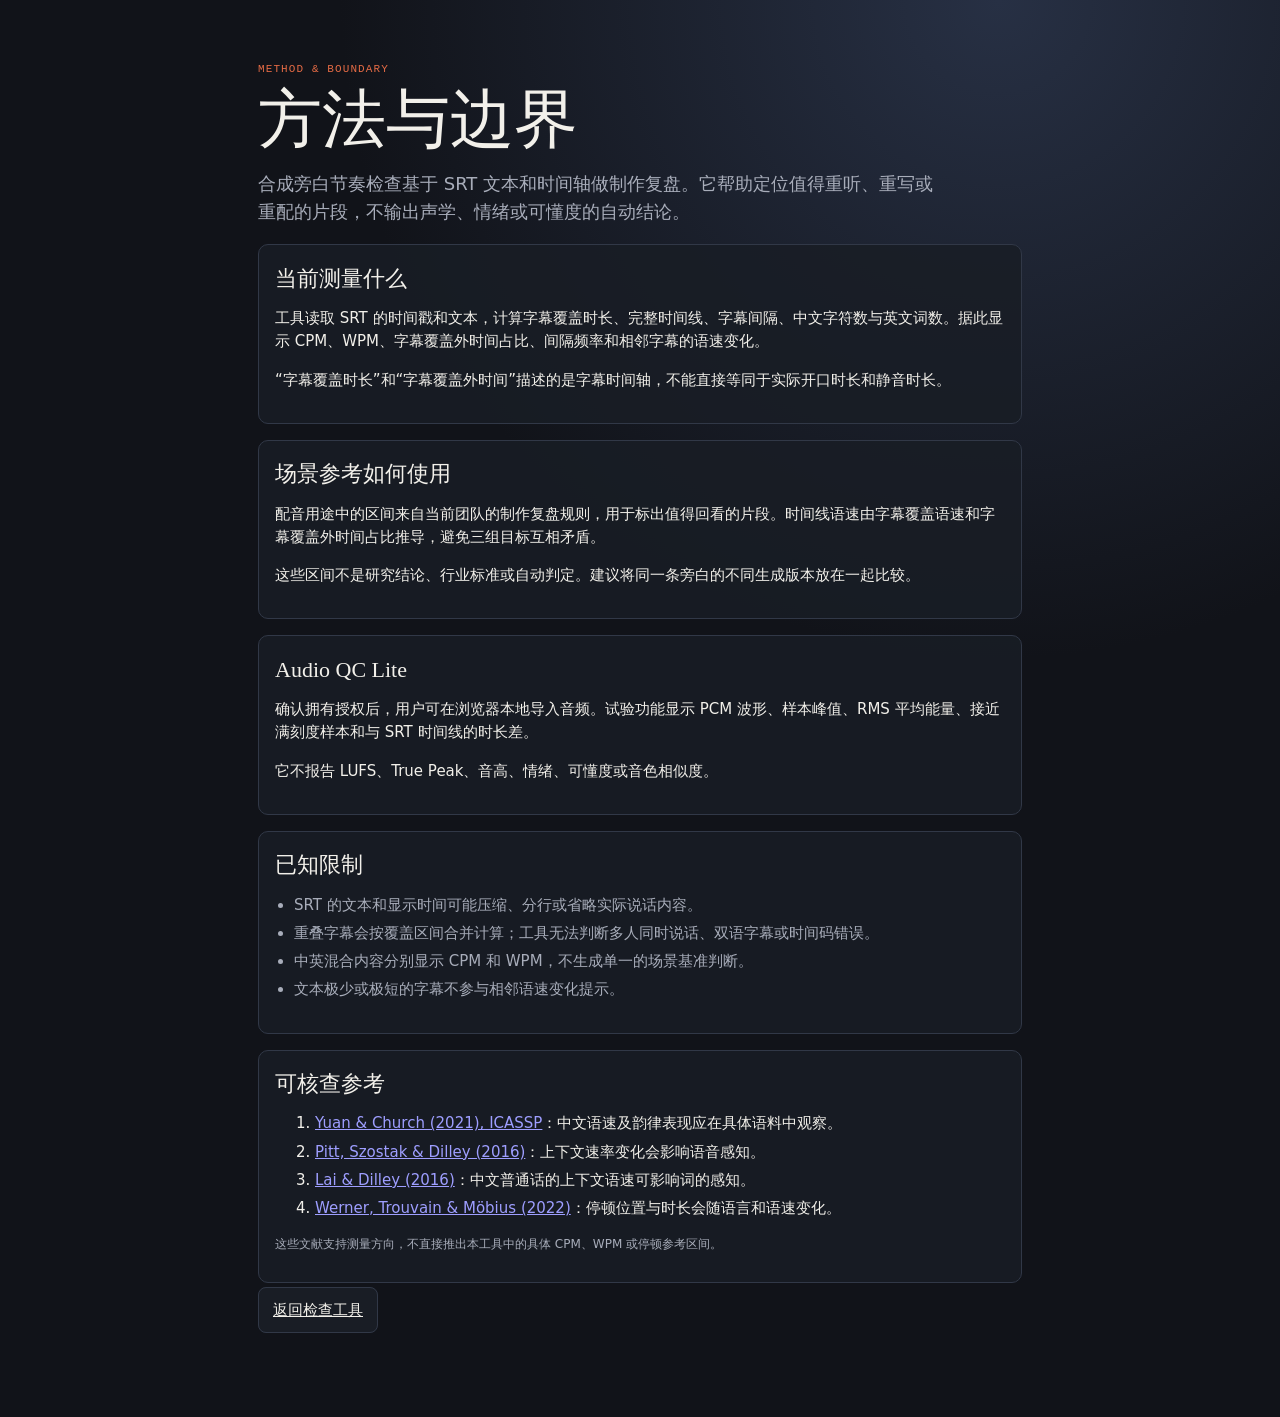
==== methodology.html @ c3b3e19c "feat: release local voiceover rhythm QC" ====
<!doctype html>
<html lang="zh-CN">
<head>
  <meta charset="utf-8">
  <meta name="viewport" content="width=device-width,initial-scale=1">
  <title>方法与边界｜合成旁白节奏检查</title>
  <link rel="stylesheet" href="./styles.css">
</head>
<body>
  <main class="methodology-page">
    <p class="eyebrow">METHOD &amp; BOUNDARY</p>
    <h1>方法与边界</h1>
    <p class="lede">合成旁白节奏检查基于 SRT 文本和时间轴做制作复盘。它帮助定位值得重听、重写或重配的片段，不输出声学、情绪或可懂度的自动结论。</p>

    <section class="profile">
      <h2>当前测量什么</h2>
      <p>工具读取 SRT 的时间戳和文本，计算字幕覆盖时长、完整时间线、字幕间隔、中文字符数与英文词数。据此显示 CPM、WPM、字幕覆盖外时间占比、间隔频率和相邻字幕的语速变化。</p>
      <p>“字幕覆盖时长”和“字幕覆盖外时间”描述的是字幕时间轴，不能直接等同于实际开口时长和静音时长。</p>
    </section>

    <section class="profile">
      <h2>场景参考如何使用</h2>
      <p>配音用途中的区间来自当前团队的制作复盘规则，用于标出值得回看的片段。时间线语速由字幕覆盖语速和字幕覆盖外时间占比推导，避免三组目标互相矛盾。</p>
      <p>这些区间不是研究结论、行业标准或自动判定。建议将同一条旁白的不同生成版本放在一起比较。</p>
    </section>

    <section class="profile">
      <h2>Audio QC Lite</h2>
      <p>确认拥有授权后，用户可在浏览器本地导入音频。试验功能显示 PCM 波形、样本峰值、RMS 平均能量、接近满刻度样本和与 SRT 时间线的时长差。</p>
      <p>它不报告 LUFS、True Peak、音高、情绪、可懂度或音色相似度。</p>
    </section>

    <section class="profile">
      <h2>已知限制</h2>
      <ul>
        <li>SRT 的文本和显示时间可能压缩、分行或省略实际说话内容。</li>
        <li>重叠字幕会按覆盖区间合并计算；工具无法判断多人同时说话、双语字幕或时间码错误。</li>
        <li>中英混合内容分别显示 CPM 和 WPM，不生成单一的场景基准判断。</li>
        <li>文本极少或极短的字幕不参与相邻语速变化提示。</li>
      </ul>
    </section>

    <section class="profile">
      <h2>可核查参考</h2>
      <ol>
        <li><a href="https://www2.securecms.com/ICASSP2021/Papers/ViewPaper_MS.asp?PaperNum=4465" target="_blank" rel="noopener">Yuan &amp; Church (2021), ICASSP</a>：中文语速及韵律表现应在具体语料中观察。</li>
        <li><a href="https://pubmed.ncbi.nlm.nih.gov/26392395/" target="_blank" rel="noopener">Pitt, Szostak &amp; Dilley (2016)</a>：上下文速率变化会影响语音感知。</li>
        <li><a href="https://www.isca-archive.org/speechprosody_2016/lai16b_speechprosody.pdf" target="_blank" rel="noopener">Lai &amp; Dilley (2016)</a>：中文普通话的上下文语速可影响词的感知。</li>
        <li><a href="https://www.isca-archive.org/speechprosody_2022/werner22_speechprosody.html" target="_blank" rel="noopener">Werner, Trouvain &amp; Möbius (2022)</a>：停顿位置与时长会随语言和语速变化。</li>
      </ol>
      <p class="hint">这些文献支持测量方向，不直接推出本工具中的具体 CPM、WPM 或停顿参考区间。</p>
    </section>

    <p><a class="button" href="./index.html">返回检查工具</a></p>
  </main>
</body>
</html>
---- styles.css ----
:root {
  color-scheme: dark;
  --paper:#111319; --panel:#191d25; --line:#313847;
  --ink:#f2f0ea; --muted:#a8adba; --accent:#e56b45;
  --ok:#5cb85c; --warn:#f0ad4e; --bad:#e74c3c;
  --short:#5b8def; --medium:#b068d1; --long:#e8a838; --extended:#e56b45;
}
* { box-sizing: border-box; }
body { margin:0; background:radial-gradient(circle at 78% 0,#273044 0,transparent 38%),var(--paper); color:var(--ink); font:15px/1.55 ui-sans-serif,system-ui,-apple-system,BlinkMacSystemFont,"Segoe UI",sans-serif; }
main { max-width:1120px; margin:auto; padding:52px 28px 80px; }
.methodology-page { max-width:820px; }
.methodology-page .profile { margin:16px 0; }
.masthead { display:flex; align-items:center; justify-content:space-between; gap:16px; }
.masthead .eyebrow { margin:0; }
.locale-switch { display:flex; gap:4px; padding:3px; border:1px solid var(--line); border-radius:8px; background:var(--panel); }
.locale-switch button { border:0; border-radius:5px; padding:5px 9px; color:var(--muted); background:transparent; font:12px/1.2 ui-monospace,SFMono-Regular,monospace; }
.locale-switch button[aria-pressed="true"] { color:var(--ink); background:#303846; }
.eyebrow { color:var(--accent); font:11px/1.2 ui-monospace,SFMono-Regular,monospace; letter-spacing:.1em; text-transform:uppercase; }
h1 { font:500 clamp(34px,5vw,65px)/1.02 Georgia,"Times New Roman",serif; margin:.15em 0; max-width:780px; }
h2 { font:500 22px/1.2 Georgia,"Times New Roman",serif; margin:.2em 0 .5em; }
.lede { color:var(--muted); max-width:680px; font-size:18px; }
.controls { display:grid; grid-template-columns:repeat(3,1fr); gap:16px; margin:34px 0 12px; }
label,.drop { display:flex; flex-direction:column; gap:8px; color:var(--muted); }
.purpose-select { border:1px solid color-mix(in srgb,var(--accent) 46%,var(--line)); border-radius:10px; padding:14px; background:color-mix(in srgb,var(--accent) 7%,var(--panel)); color:var(--ink); }
.field-kicker { color:var(--accent); font:11px/1.2 ui-monospace,SFMono-Regular,monospace; letter-spacing:.08em; text-transform:uppercase; }
select,.button { border:1px solid var(--line); background:var(--panel); color:var(--ink); padding:13px 14px; border-radius:8px; font:inherit; }
.button:disabled { cursor:not-allowed; opacity:.45; }
.button-secondary { margin-left:8px; color:var(--muted); background:transparent; }
.workflow-actions { display:flex; justify-content:space-between; align-items:center; gap:16px; margin:0 0 18px; padding:12px 14px; border:1px solid var(--line); border-radius:9px; background:color-mix(in srgb,var(--panel) 72%,transparent); }
.workflow-actions p { margin:0; color:var(--muted); font-size:13px; }
.drop { min-height:142px; justify-content:center; align-items:center; border:1px dashed #596278; background:#151922; border-radius:10px; text-align:center; cursor:pointer; }
.drop.dragging { border-color:var(--accent); background:#271a1a; }
.drop.is-ready { border-style:solid; border-color:color-mix(in srgb,var(--ok) 70%,var(--line)); background:color-mix(in srgb,var(--ok) 8%,var(--panel)); }
.drop strong { color:var(--ink); }
.drop-status { max-width:100%; overflow:hidden; text-overflow:ellipsis; white-space:nowrap; color:var(--muted); font:12px/1.35 ui-monospace,SFMono-Regular,monospace; }
.drop.is-ready .drop-status { color:var(--ok); }
input { display:none; }
.consent { display:flex; flex-direction:row; align-items:flex-start; gap:8px; color:var(--muted); font-size:12px; margin:0 0 18px; }
.consent input { display:block; margin:3px 0 0; accent-color:var(--accent); }
.audio-drop { min-height:142px; }
.audio-report { margin:20px 0; }
.audio-qc { border:1px solid color-mix(in srgb,var(--short) 45%,var(--line)); border-radius:10px; padding:18px; background:color-mix(in srgb,var(--short) 6%,var(--panel)); }
.audio-qc__header { display:flex; justify-content:space-between; align-items:baseline; gap:12px; }
.audio-qc__header h2 { margin:3px 0 0; }
.audio-waveform { width:100%; height:auto; display:block; margin:16px 0 8px; background:color-mix(in srgb,var(--paper) 55%,transparent); border-radius:7px; }
.audio-waveform__baseline { stroke:var(--line); stroke-width:1; }
.audio-waveform__bar { stroke:var(--short); stroke-width:2; stroke-linecap:round; }
.audio-segments { margin:14px 0 0; padding-left:18px; color:var(--muted); font-size:13px; }
.notice { border-left:3px solid var(--accent); padding:10px 13px; background:#241a1a; color:#f7c2b3; }
.action-plan { margin:20px 0; border:1px solid color-mix(in srgb,var(--accent) 48%,var(--line)); border-radius:10px; padding:18px; background:color-mix(in srgb,var(--accent) 8%,var(--panel)); }
.action-plan__header { display:flex; justify-content:space-between; gap:16px; align-items:baseline; }
.action-plan__header h2 { margin:0; }
.action-plan__summary { color:var(--muted); margin:8px 0 14px; max-width:760px; }
.action-list { display:grid; grid-template-columns:repeat(3,1fr); gap:10px; margin:0; padding:0; list-style:none; }
.action-item { border:1px solid color-mix(in srgb,var(--line) 80%,transparent); border-radius:8px; background:color-mix(in srgb,var(--panel) 90%,transparent); padding:12px; }
.action-item__time { display:block; color:var(--accent); font:11px/1.2 ui-monospace,SFMono-Regular,monospace; letter-spacing:.05em; }
.action-item__title { display:block; margin:6px 0 4px; font-weight:650; }
.action-item__detail { color:var(--muted); font-size:13px; }
.action-item__play { margin-top:10px; padding:6px 9px; border:1px solid var(--line); border-radius:6px; color:var(--ink); background:transparent; font:12px/1.2 ui-sans-serif,system-ui,sans-serif; }
.action-plan__empty { color:var(--muted); margin:10px 0 0; }
.visual-report { display:grid; grid-template-columns:minmax(0,1.7fr) minmax(260px,1fr); gap:12px; margin:20px 0; }
.visual-card { border:1px solid var(--line); background:color-mix(in srgb,var(--panel) 87%,transparent); border-radius:10px; padding:16px; }
.visual-card__header { display:flex; justify-content:space-between; align-items:baseline; gap:12px; }
.visual-card__header h2 { margin:3px 0 0; }
.rhythm-chart svg { width:100%; height:auto; display:block; margin:10px 0 0; overflow:visible; }
.rhythm-chart__axis { stroke:var(--line); stroke-width:1; }
.rhythm-chart__target { fill:color-mix(in srgb,var(--ok) 15%,transparent); }
.rhythm-chart__line { fill:none; stroke:var(--accent); stroke-width:2; stroke-linejoin:round; stroke-linecap:round; }
.rhythm-chart__point { fill:var(--accent); stroke:var(--paper); stroke-width:2; }
.rhythm-chart__point--high { fill:var(--warn); }
.rhythm-chart__point--low { fill:var(--bad); }
.rhythm-chart__point--ok { fill:var(--ok); }
.rhythm-chart__label { fill:var(--muted); font:11px ui-monospace,SFMono-Regular,monospace; }
.rhythm-chart__label--end { text-anchor:end; }
.pause-bars { display:grid; gap:10px; margin-top:17px; }
.pause-bar { display:grid; grid-template-columns:54px minmax(0,1fr) 32px; gap:8px; align-items:center; color:var(--muted); font-size:12px; }
.pause-bar b { color:var(--ink); font-weight:500; text-align:right; }
.pause-bar__track { height:8px; background:color-mix(in srgb,var(--line) 65%,transparent); border-radius:999px; overflow:hidden; }
.pause-bar__fill { display:block; height:100%; border-radius:inherit; }
.pause-bar__fill.pause-short { background:var(--short); }
.pause-bar__fill.pause-medium { background:var(--medium); }
.pause-bar__fill.pause-long { background:var(--long); }
.pause-bar__fill.pause-extended { background:var(--extended); }
.pause-bar__fill.pause-other { background:var(--muted); }

/* Metric grid */
.grid { display:grid; grid-template-columns:repeat(4,1fr); gap:12px; margin:20px 0; }
.grid.two-col { grid-template-columns:1fr 1fr; }
.metric,.profile,.table-wrap { border:1px solid var(--line); background:color-mix(in srgb,var(--panel) 87%,transparent); border-radius:10px; padding:16px; }
.metric span,.metric small { display:block; color:var(--muted); }
.metric strong { display:block; margin:8px 0 3px; font-size:23px; letter-spacing:-.03em; }
.metric small { font-size:12px; }

/* Status colors for metric cards */
.metric.ok { border-color:color-mix(in srgb,var(--ok) 50%,transparent); }
.metric.high { border-color:color-mix(in srgb,var(--warn) 60%,transparent); background:color-mix(in srgb,var(--warn) 8%,var(--panel)); }
.metric.low { border-color:color-mix(in srgb,var(--bad) 50%,transparent); background:color-mix(in srgb,var(--bad) 8%,var(--panel)); }

/* Profile panels */
.profile { margin:0; }
ul { color:var(--muted); padding-left:19px; }
li+li { margin-top:5px; }
.section-title { display:flex; justify-content:space-between; align-items:center; margin-top:28px; }
button { cursor:pointer; }
.hint { color:var(--muted); font-size:12px; margin-top:8px; }

/* Benchmark table */
.benchmark { width:100%; border-collapse:collapse; font-size:13px; margin-top:8px; }
.benchmark th { color:var(--muted); font-weight:500; text-align:left; padding:6px 8px; border-bottom:1px solid var(--line); }
.benchmark td { padding:6px 8px; border-bottom:1px solid color-mix(in srgb,var(--line) 50%,transparent); }
.benchmark tr.ok td.flag { color:var(--ok); }
.benchmark tr.high td.flag { color:var(--warn); }
.benchmark tr.low td.flag { color:var(--bad); }
.benchmark td.flag { font-weight:600; }

/* Flag panels */
.flag-panel { border-color:color-mix(in srgb,var(--warn) 40%,var(--line)); }

/* Rate jump colors */
.rate-spike td:first-child { color:var(--warn); }
.rate-drop td:first-child { color:var(--accent); }

/* Pause type chips */
.chip { display:inline-block; padding:1px 7px; border-radius:4px; font:10px/1.5 ui-monospace,monospace; letter-spacing:.04em; margin-right:4px; }
.chip.pause-short { background:color-mix(in srgb,var(--short) 22%,transparent); color:var(--short); }
.chip.pause-medium { background:color-mix(in srgb,var(--medium) 22%,transparent); color:var(--medium); }
.chip.pause-long { background:color-mix(in srgb,var(--long) 22%,transparent); color:var(--long); }
.chip.pause-extended { background:color-mix(in srgb,var(--extended) 22%,transparent); color:var(--extended); }
.chip.pause-other { background:color-mix(in srgb,var(--muted) 22%,transparent); color:var(--muted); }

/* Subtitle table */
table:not(.benchmark) { width:100%; border-collapse:collapse; font-size:13px; }
th,td { padding:10px; vertical-align:top; border-bottom:1px solid var(--line); text-align:left; }
th { color:var(--muted); font-weight:500; }
td:last-child { min-width:300px; }
code { color:#f5c090; }
[hidden] { display:none!important; }

@media (max-width:720px) {
  main{padding:32px 18px;}
  .masthead { align-items:flex-start; }
  .controls,.grid,.grid.two-col,.visual-report { grid-template-columns:1fr; }
  .workflow-actions { align-items:flex-start; flex-direction:column; }
  .action-list { grid-template-columns:1fr; }
  .table-wrap{overflow:auto;}
}
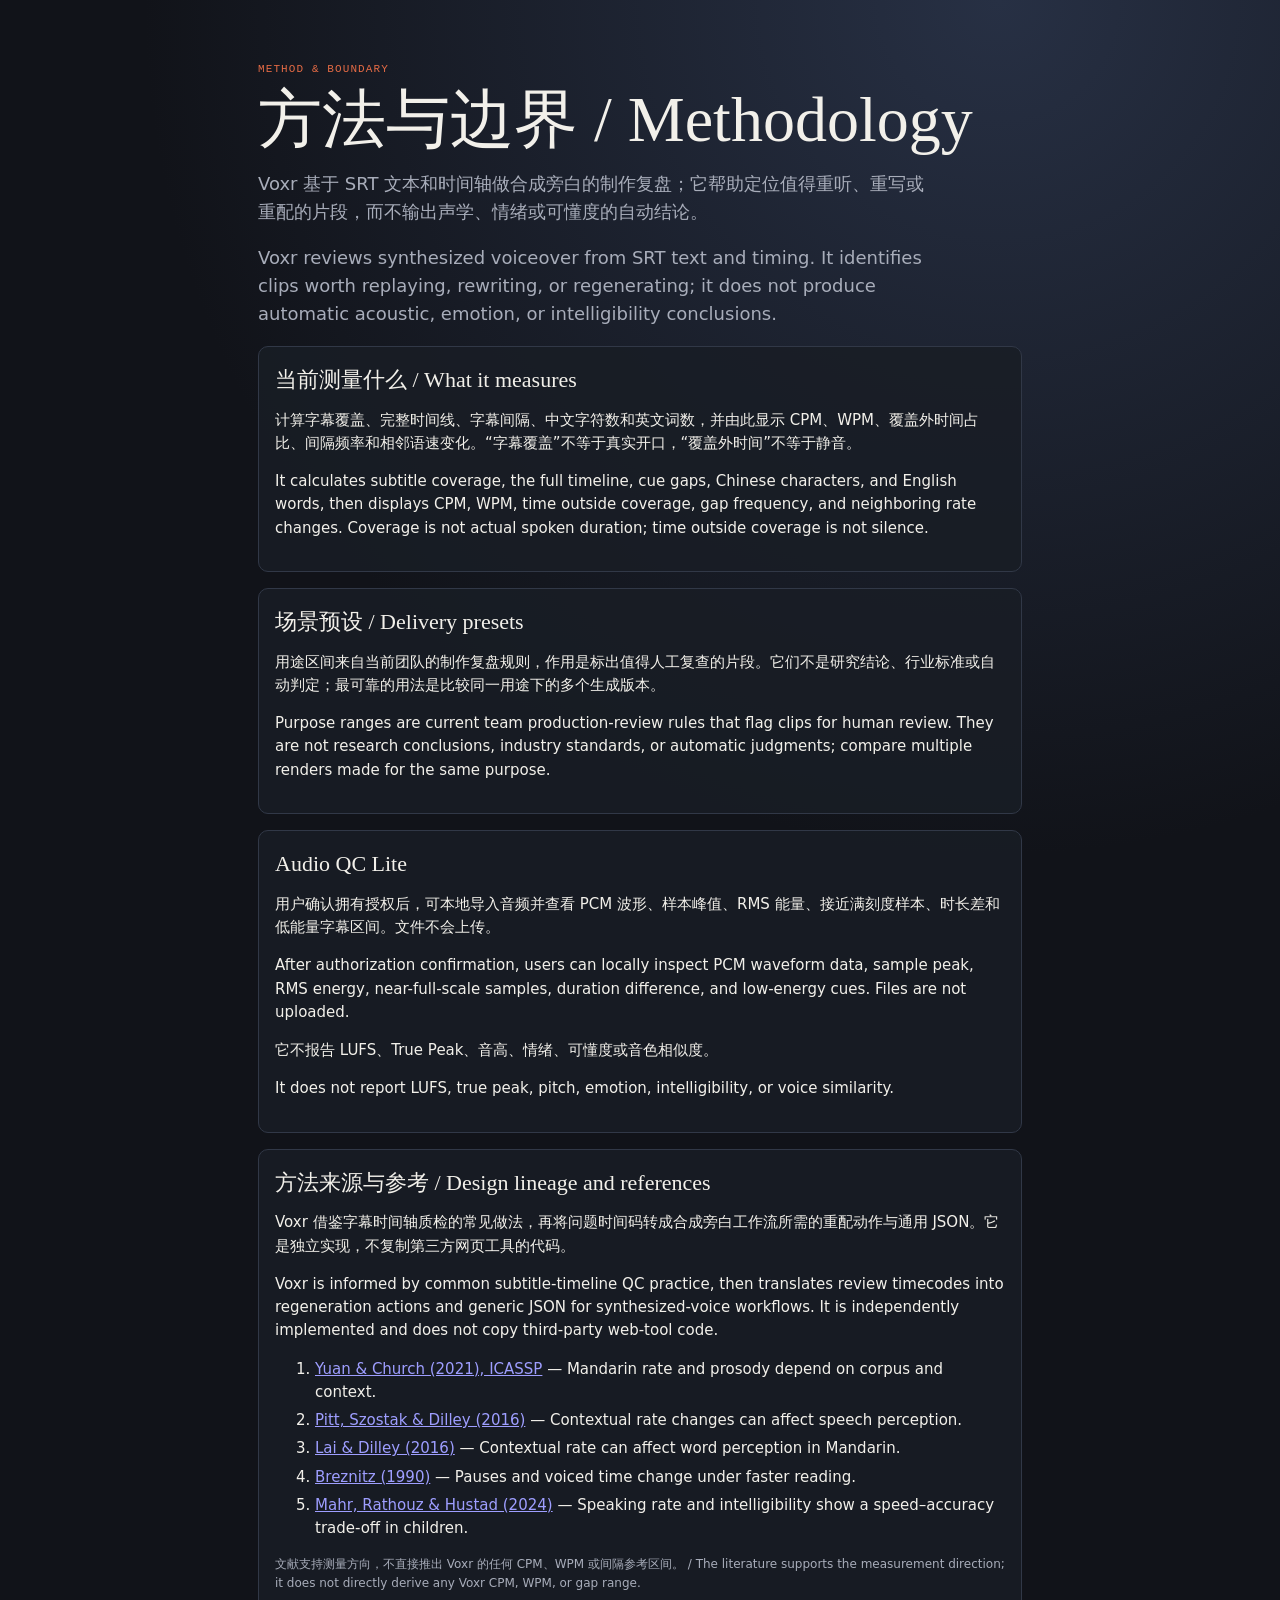
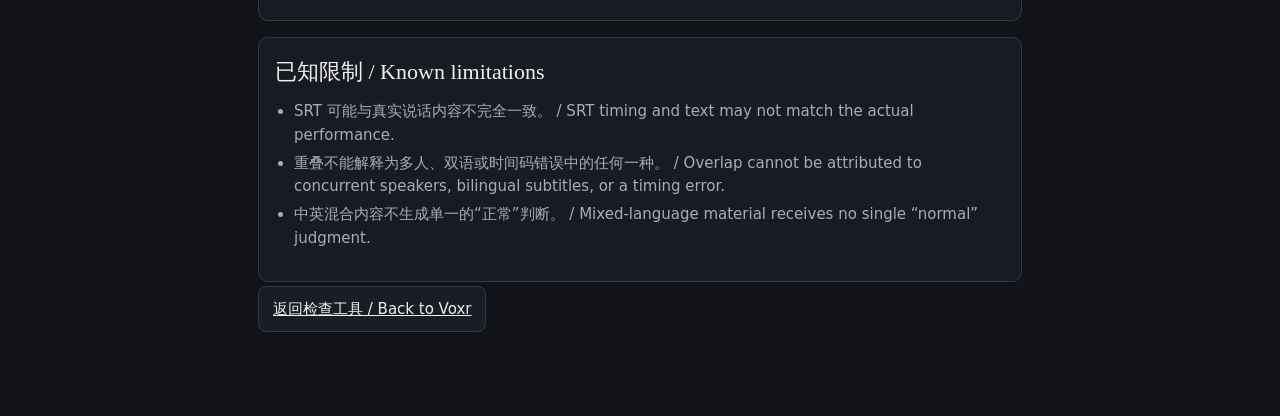
==== commit e57ff5dd: "docs: add bilingual methodology and references" ====
--- a/methodology.html
+++ b/methodology.html
@@ -3,55 +3,60 @@
 <head>
   <meta charset="utf-8">
   <meta name="viewport" content="width=device-width,initial-scale=1">
-  <title>方法与边界｜合成旁白节奏检查</title>
+  <title>方法与边界 / Methodology｜Voxr</title>
   <link rel="stylesheet" href="./styles.css">
 </head>
 <body>
   <main class="methodology-page">
     <p class="eyebrow">METHOD &amp; BOUNDARY</p>
-    <h1>方法与边界</h1>
-    <p class="lede">合成旁白节奏检查基于 SRT 文本和时间轴做制作复盘。它帮助定位值得重听、重写或重配的片段，不输出声学、情绪或可懂度的自动结论。</p>
+    <h1>方法与边界 <span lang="en">/ Methodology</span></h1>
+    <p class="lede">Voxr 基于 SRT 文本和时间轴做合成旁白的制作复盘；它帮助定位值得重听、重写或重配的片段，而不输出声学、情绪或可懂度的自动结论。</p>
+    <p class="lede" lang="en">Voxr reviews synthesized voiceover from SRT text and timing. It identifies clips worth replaying, rewriting, or regenerating; it does not produce automatic acoustic, emotion, or intelligibility conclusions.</p>
 
     <section class="profile">
-      <h2>当前测量什么</h2>
-      <p>工具读取 SRT 的时间戳和文本，计算字幕覆盖时长、完整时间线、字幕间隔、中文字符数与英文词数。据此显示 CPM、WPM、字幕覆盖外时间占比、间隔频率和相邻字幕的语速变化。</p>
-      <p>“字幕覆盖时长”和“字幕覆盖外时间”描述的是字幕时间轴，不能直接等同于实际开口时长和静音时长。</p>
+      <h2>当前测量什么 <span lang="en">/ What it measures</span></h2>
+      <p>计算字幕覆盖、完整时间线、字幕间隔、中文字符数和英文词数，并由此显示 CPM、WPM、覆盖外时间占比、间隔频率和相邻语速变化。“字幕覆盖”不等于真实开口，“覆盖外时间”不等于静音。</p>
+      <p lang="en">It calculates subtitle coverage, the full timeline, cue gaps, Chinese characters, and English words, then displays CPM, WPM, time outside coverage, gap frequency, and neighboring rate changes. Coverage is not actual spoken duration; time outside coverage is not silence.</p>
     </section>
 
     <section class="profile">
-      <h2>场景参考如何使用</h2>
-      <p>配音用途中的区间来自当前团队的制作复盘规则，用于标出值得回看的片段。时间线语速由字幕覆盖语速和字幕覆盖外时间占比推导，避免三组目标互相矛盾。</p>
-      <p>这些区间不是研究结论、行业标准或自动判定。建议将同一条旁白的不同生成版本放在一起比较。</p>
+      <h2>场景预设 <span lang="en">/ Delivery presets</span></h2>
+      <p>用途区间来自当前团队的制作复盘规则，作用是标出值得人工复查的片段。它们不是研究结论、行业标准或自动判定；最可靠的用法是比较同一用途下的多个生成版本。</p>
+      <p lang="en">Purpose ranges are current team production-review rules that flag clips for human review. They are not research conclusions, industry standards, or automatic judgments; compare multiple renders made for the same purpose.</p>
     </section>
 
     <section class="profile">
       <h2>Audio QC Lite</h2>
-      <p>确认拥有授权后，用户可在浏览器本地导入音频。试验功能显示 PCM 波形、样本峰值、RMS 平均能量、接近满刻度样本和与 SRT 时间线的时长差。</p>
+      <p>用户确认拥有授权后，可本地导入音频并查看 PCM 波形、样本峰值、RMS 能量、接近满刻度样本、时长差和低能量字幕区间。文件不会上传。</p>
+      <p lang="en">After authorization confirmation, users can locally inspect PCM waveform data, sample peak, RMS energy, near-full-scale samples, duration difference, and low-energy cues. Files are not uploaded.</p>
       <p>它不报告 LUFS、True Peak、音高、情绪、可懂度或音色相似度。</p>
+      <p lang="en">It does not report LUFS, true peak, pitch, emotion, intelligibility, or voice similarity.</p>
     </section>
 
     <section class="profile">
-      <h2>已知限制</h2>
+      <h2>方法来源与参考 <span lang="en">/ Design lineage and references</span></h2>
+      <p>Voxr 借鉴字幕时间轴质检的常见做法，再将问题时间码转成合成旁白工作流所需的重配动作与通用 JSON。它是独立实现，不复制第三方网页工具的代码。</p>
+      <p lang="en">Voxr is informed by common subtitle-timeline QC practice, then translates review timecodes into regeneration actions and generic JSON for synthesized-voice workflows. It is independently implemented and does not copy third-party web-tool code.</p>
+      <ol>
+        <li><a href="https://www2.securecms.com/ICASSP2021/Papers/ViewPaper_MS.asp?PaperNum=4465" target="_blank" rel="noopener">Yuan &amp; Church (2021), ICASSP</a> — Mandarin rate and prosody depend on corpus and context.</li>
+        <li><a href="https://pubmed.ncbi.nlm.nih.gov/26392395/" target="_blank" rel="noopener">Pitt, Szostak &amp; Dilley (2016)</a> — Contextual rate changes can affect speech perception.</li>
+        <li><a href="https://www.isca-archive.org/speechprosody_2016/lai16b_speechprosody.pdf" target="_blank" rel="noopener">Lai &amp; Dilley (2016)</a> — Contextual rate can affect word perception in Mandarin.</li>
+        <li><a href="https://pubmed.ncbi.nlm.nih.gov/2366048/" target="_blank" rel="noopener">Breznitz (1990)</a> — Pauses and voiced time change under faster reading.</li>
+        <li><a href="https://pubmed.ncbi.nlm.nih.gov/39680790/" target="_blank" rel="noopener">Mahr, Rathouz &amp; Hustad (2024)</a> — Speaking rate and intelligibility show a speed–accuracy trade-off in children.</li>
+      </ol>
+      <p class="hint">文献支持测量方向，不直接推出 Voxr 的任何 CPM、WPM 或间隔参考区间。 / The literature supports the measurement direction; it does not directly derive any Voxr CPM, WPM, or gap range.</p>
+    </section>
+
+    <section class="profile">
+      <h2>已知限制 <span lang="en">/ Known limitations</span></h2>
       <ul>
-        <li>SRT 的文本和显示时间可能压缩、分行或省略实际说话内容。</li>
-        <li>重叠字幕会按覆盖区间合并计算；工具无法判断多人同时说话、双语字幕或时间码错误。</li>
-        <li>中英混合内容分别显示 CPM 和 WPM，不生成单一的场景基准判断。</li>
-        <li>文本极少或极短的字幕不参与相邻语速变化提示。</li>
+        <li>SRT 可能与真实说话内容不完全一致。 / SRT timing and text may not match the actual performance.</li>
+        <li>重叠不能解释为多人、双语或时间码错误中的任何一种。 / Overlap cannot be attributed to concurrent speakers, bilingual subtitles, or a timing error.</li>
+        <li>中英混合内容不生成单一的“正常”判断。 / Mixed-language material receives no single “normal” judgment.</li>
       </ul>
     </section>
 
-    <section class="profile">
-      <h2>可核查参考</h2>
-      <ol>
-        <li><a href="https://www2.securecms.com/ICASSP2021/Papers/ViewPaper_MS.asp?PaperNum=4465" target="_blank" rel="noopener">Yuan &amp; Church (2021), ICASSP</a>：中文语速及韵律表现应在具体语料中观察。</li>
-        <li><a href="https://pubmed.ncbi.nlm.nih.gov/26392395/" target="_blank" rel="noopener">Pitt, Szostak &amp; Dilley (2016)</a>：上下文速率变化会影响语音感知。</li>
-        <li><a href="https://www.isca-archive.org/speechprosody_2016/lai16b_speechprosody.pdf" target="_blank" rel="noopener">Lai &amp; Dilley (2016)</a>：中文普通话的上下文语速可影响词的感知。</li>
-        <li><a href="https://www.isca-archive.org/speechprosody_2022/werner22_speechprosody.html" target="_blank" rel="noopener">Werner, Trouvain &amp; Möbius (2022)</a>：停顿位置与时长会随语言和语速变化。</li>
-      </ol>
-      <p class="hint">这些文献支持测量方向，不直接推出本工具中的具体 CPM、WPM 或停顿参考区间。</p>
-    </section>
-
-    <p><a class="button" href="./index.html">返回检查工具</a></p>
+    <p><a class="button" href="./index.html">返回检查工具 / Back to Voxr</a></p>
   </main>
 </body>
 </html>
